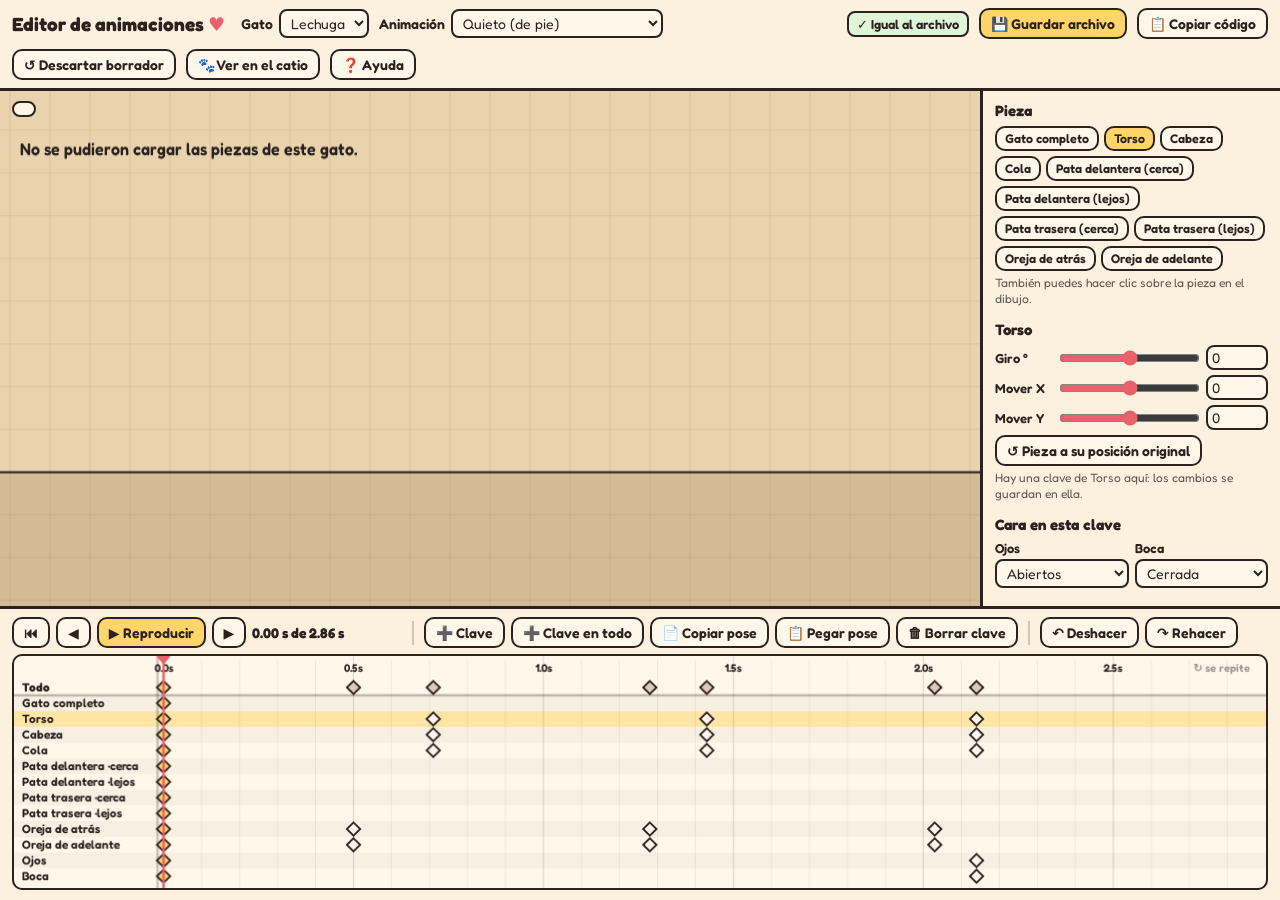
==== editor.html @ 2a14e4d7 "initial" ====
<!DOCTYPE html>
<html lang="es">
<head>
<meta charset="UTF-8">
<meta name="viewport" content="width=device-width, initial-scale=1.0">
<title>Amour House · Editor de animaciones</title>
<link rel="preconnect" href="https://fonts.googleapis.com">
<link href="https://fonts.googleapis.com/css2?family=Fredoka:wght@400;500;600;700&display=swap" rel="stylesheet">
<style>
  :root{ --ink:#2b211e; --paper:#fbf1de; --paper2:#fff8ea; --gold:#ffd56b; --red:#e8616b; --bg:#e9d3ae; }
  *{box-sizing:border-box;margin:0;padding:0}
  html,body{height:100%;font-family:'Fredoka',system-ui,sans-serif;color:var(--ink);background:var(--bg);overflow:hidden;-webkit-user-select:none;user-select:none}
  body{display:grid;grid-template-rows:auto 1fr auto;height:100vh}
  button,select,input{font-family:inherit;font-size:14px;color:var(--ink)}
  button{background:var(--paper2);border:2.5px solid var(--ink);border-radius:10px;padding:5px 10px;cursor:pointer;font-weight:600;white-space:nowrap}
  button:hover{background:#fff}
  button:active{transform:translateY(1px)}
  button.prim{background:var(--gold)}
  select,input[type=number]{background:var(--paper2);border:2px solid var(--ink);border-radius:8px;padding:3px 6px}

  header{display:flex;align-items:center;gap:10px;padding:8px 12px;background:var(--paper);border-bottom:3px solid var(--ink);flex-wrap:wrap}
  header h1{font-size:19px;margin-right:6px}
  header h1 span{color:var(--red)}
  header label{font-size:14px;font-weight:600;display:flex;align-items:center;gap:6px}
  #estado{font-size:13px;font-weight:600;padding:3px 8px;border-radius:8px;border:2px solid var(--ink);background:#fff}
  #estado.sucio{background:#ffe0e0}
  #estado.ok{background:#dff5d8}
  .grow{flex:1}

  main{display:grid;grid-template-columns:1fr 300px;min-height:0}
  #vista{position:relative;min-height:0;overflow:hidden}
  #cv{display:block;width:100%;height:100%;cursor:grab}
  #cv.arrastrando{cursor:grabbing}
  #info{position:absolute;left:12px;top:10px;background:rgba(255,248,234,.92);border:2px solid var(--ink);border-radius:10px;padding:6px 10px;font-size:13px;line-height:1.35;max-width:360px;pointer-events:none}
  #info b{font-weight:700}

  aside{background:var(--paper);border-left:3px solid var(--ink);overflow:auto;padding:10px 12px}
  aside section{margin-bottom:14px}
  aside h3{font-size:15px;margin-bottom:6px}
  #listaPiezas{display:flex;flex-wrap:wrap;gap:5px}
  #listaPiezas button{font-size:12.5px;padding:3px 8px;border-width:2px}
  #listaPiezas button.sel{background:var(--gold)}
  .fila{display:grid;grid-template-columns:58px 1fr 62px;align-items:center;gap:6px;margin:5px 0;font-size:13px;font-weight:600}
  .fila input[type=range]{width:100%;accent-color:#e8616b}
  .fila input[type=number]{width:62px;padding:2px 4px}
  .fila.oculta{display:none}
  .nota{font-size:12px;opacity:.75;line-height:1.3;margin-top:4px}
  .chk{display:flex;align-items:center;gap:6px;font-size:13px;font-weight:600;margin:4px 0}
  .dos{display:grid;grid-template-columns:1fr 1fr;gap:6px}
  .dos label{font-size:13px;font-weight:600;display:flex;flex-direction:column;gap:3px}

  footer{background:var(--paper);border-top:3px solid var(--ink);padding:8px 12px 10px}
  .barra{display:flex;align-items:center;gap:6px;margin-bottom:6px;flex-wrap:wrap}
  .barra .sep{width:2px;height:24px;background:var(--ink);opacity:.2;margin:0 4px}
  #tiempo{font-weight:700;font-size:14px;min-width:150px}
  #tl{display:block;width:100%;height:236px;background:var(--paper2);border:2.5px solid var(--ink);border-radius:10px;cursor:pointer}

  #ayuda{position:fixed;inset:0;background:rgba(43,33,30,.45);display:flex;align-items:center;justify-content:center;z-index:10}
  #ayuda[hidden]{display:none}
  #ayuda .caja{background:var(--paper);border:3px solid var(--ink);border-radius:16px;box-shadow:5px 5px 0 var(--ink);padding:18px 22px;max-width:640px;max-height:85vh;overflow:auto;font-size:14.5px;line-height:1.45}
  #ayuda h2{margin-bottom:8px}
  #ayuda h4{margin:12px 0 4px}
  #ayuda kbd{background:#fff;border:1.5px solid var(--ink);border-radius:5px;padding:0 5px;font-size:12.5px}
  #ayuda ul{padding-left:20px}
  #toast{position:fixed;left:50%;bottom:130px;transform:translateX(-50%);background:var(--ink);color:#fff;padding:8px 14px;border-radius:10px;font-weight:600;font-size:14px;opacity:0;transition:opacity .25s;pointer-events:none;z-index:11}
  #toast.on{opacity:1}
</style>
</head>
<body>

<header>
  <h1>Editor de animaciones <span>♥</span></h1>
  <label>Gato <select id="selGato"></select></label>
  <label>Animación <select id="selAnim"></select></label>
  <span class="grow"></span>
  <span id="estado">✓ Sin cambios</span>
  <button id="btnGuardar" class="prim" title="Guarda js/animaciones.js (lo que usa el catio)">💾 Guardar archivo</button>
  <button id="btnCopiar" title="Copia el contenido de animaciones.js">📋 Copiar código</button>
  <button id="btnDescartar" title="Borra el borrador y vuelve a lo que dice js/animaciones.js">↺ Descartar borrador</button>
  <button id="btnCatio" title="Abre el catio en otra pestaña (usa el borrador en vivo)">🐾 Ver en el catio</button>
  <button id="btnAyuda">❓ Ayuda</button>
</header>

<main>
  <div id="vista">
    <canvas id="cv"></canvas>
    <div id="info"></div>
  </div>
  <aside>
    <section>
      <h3>Pieza</h3>
      <div id="listaPiezas"></div>
      <p class="nota">También puedes hacer clic sobre la pieza en el dibujo.</p>
    </section>
    <section>
      <h3 id="tituloPieza">Torso</h3>
      <div class="fila" id="fRot"><span>Giro °</span><input type="range" id="rRot" min="-180" max="180" step="0.5"><input type="number" id="nRot" step="0.5"></div>
      <div class="fila" id="fX"><span>Mover X</span><input type="range" id="rX" min="-40" max="40" step="0.1"><input type="number" id="nX" step="0.1"></div>
      <div class="fila" id="fY"><span>Mover Y</span><input type="range" id="rY" min="-40" max="40" step="0.1"><input type="number" id="nY" step="0.1"></div>
      <div class="fila" id="fEsc"><span>Largo</span><input type="range" id="rEsc" min="0.4" max="1.6" step="0.01"><input type="number" id="nEsc" step="0.01"></div>
      <button id="btnResetPieza">↺ Pieza a su posición original</button>
      <p class="nota" id="notaClave"></p>
    </section>
    <section>
      <h3>Cara en esta clave</h3>
      <div class="dos">
        <label>Ojos <select id="selOjos"><option value="abiertos">Abiertos</option><option value="cerrados">Cerrados</option></select></label>
        <label>Boca <select id="selBoca"><option value="cerrada">Cerrada</option><option value="abierta">Abierta</option></select></label>
      </div>
    </section>
    <section>
      <h3>Animación</h3>
      <div class="dos">
        <label>Duración (s) <input type="number" id="nDur" min="0.1" max="20" step="0.05"></label>
        <label>&nbsp;<span class="chk"><input type="checkbox" id="chkLoop"> Se repite</span></label>
      </div>
      <p class="nota">Al cambiar la duración, las claves se estiran o encogen junto con ella.</p>
    </section>
    <section>
      <h3>Ver</h3>
      <label class="chk"><input type="checkbox" id="chkCebolla" checked> Papel cebolla (clave anterior y siguiente)</label>
      <label class="chk"><input type="checkbox" id="chkPuntos" checked> Puntos de unión</label>
      <label class="chk"><input type="checkbox" id="chkVoltear"> Mirar a la izquierda</label>
      <div class="dos" style="margin-top:6px">
        <label>Velocidad <select id="selVel"><option value="0.25">0.25×</option><option value="0.5">0.5×</option><option value="1" selected>1×</option><option value="2">2×</option></select></label>
        <label>Zoom <input type="range" id="rZoom" min="1" max="12" step="0.1"></label>
      </div>
    </section>
  </aside>
</main>

<footer>
  <div class="barra">
    <button id="btnInicio" title="Ir al inicio">⏮</button>
    <button id="btnAnt" title="Clave anterior (←)">◀</button>
    <button id="btnPlay" class="prim" title="Reproducir / pausar (Espacio)">▶ Reproducir</button>
    <button id="btnSig" title="Clave siguiente (→)">▶</button>
    <span id="tiempo">0.00 s</span>
    <span class="sep"></span>
    <button id="btnClave" title="Agregar clave a la pieza elegida (K)">➕ Clave</button>
    <button id="btnClaveTodo" title="Agregar clave a todas las piezas (Shift+K)">➕ Clave en todo</button>
    <button id="btnCopiarPose" title="Copiar la pose actual (C)">📄 Copiar pose</button>
    <button id="btnPegarPose" title="Pegar la pose copiada aquí (V)">📋 Pegar pose</button>
    <button id="btnBorrarClave" title="Borrar la clave de la pieza elegida aquí (Supr)">🗑 Borrar clave</button>
    <span class="sep"></span>
    <button id="btnDeshacer" title="Deshacer (Ctrl+Z)">↶ Deshacer</button>
    <button id="btnRehacer" title="Rehacer (Ctrl+Y)">↷ Rehacer</button>
  </div>
  <canvas id="tl"></canvas>
</footer>

<div id="ayuda" hidden>
  <div class="caja">
    <h2>Cómo animar</h2>
    <p>Cada animación es una lista de <b>poses clave</b> en el tiempo (los rombos de abajo). Entre una clave y otra, el movimiento se calcula solo.</p>
    <h4>Mover las piezas</h4>
    <ul>
      <li><b>Clic y arrastrar</b> una pieza: la <b>gira</b> desde su punto de unión (punto rojo).</li>
      <li><b>Torso:</b> arrastrar lo <b>mueve</b> (solo el torso); con <kbd>Shift</kbd> lo gira.</li>
      <li><b>Gato completo:</b> la <b>mira</b> en el suelo bajo el gato. Arrastrarla mueve <b>todo</b> el gato; con <kbd>Shift</kbd> lo gira entero. En el catio no se ve.</li>
      <li><b>Cabeza:</b> arrastrar la gira; con <kbd>Shift</kbd> la mueve.</li>
      <li><b>Patas:</b> arrastrar las gira; con <kbd>Shift</kbd> las estira o encoge.</li>
      <li>También puedes usar los controles de la derecha para valores exactos.</li>
    </ul>
    <h4>Claves y tiempo</h4>
    <ul>
      <li>Cada pieza tiene <b>su propia fila</b> de claves. Al mover una pieza solo se crea o cambia la clave <b>de esa pieza</b>.</li>
      <li>Clic en el nombre de una fila para elegir esa pieza; clic dentro de la fila para ir a ese momento.</li>
      <li><b>Arrastra un rombo</b> para cambiar cuándo pasa esa clave (solo esa pieza).</li>
      <li>La fila <b>Todo</b> junta las claves de todas las piezas: arrastrar uno de sus rombos mueve todas las claves de ese momento, y <b>➕ Clave en todo</b> crea una clave en cada pieza.</li>
      <li>Para que una animación que se repite quede pareja, la primera y la última clave deben ser parecidas: usa <b>Copiar pose</b> y <b>Pegar pose</b> (pegar pone claves en todas las piezas).</li>
      <li>Atajos: <kbd>Espacio</kbd> reproducir, <kbd>←</kbd>/<kbd>→</kbd> clave anterior/siguiente de la fila elegida, <kbd>K</kbd> clave en la pieza, <kbd>Shift+K</kbd> clave en todo, <kbd>C</kbd>/<kbd>V</kbd> copiar/pegar pose, <kbd>Supr</kbd> borrar clave, <kbd>Ctrl+Z</kbd>/<kbd>Ctrl+Y</kbd> deshacer/rehacer, <kbd>Ctrl+S</kbd> guardar.</li>
    </ul>
    <h4>Guardar</h4>
    <ul>
      <li>Todo lo que haces se guarda solo como <b>borrador</b> en este computador. Si tienes el catio abierto en otra pestaña, se actualiza <b>en vivo</b>.</li>
      <li><b>💾 Guardar archivo</b> escribe <code>js/animaciones.js</code>. La primera vez te pide dónde: elige la carpeta <b>AmourHouse → js → animaciones.js</b> y reemplázalo. Ese archivo es el que se sube con la página.</li>
      <li>Si tu navegador no permite elegir dónde guardar, se descarga el archivo: muévelo a <code>AmourHouse/js/</code> reemplazando el anterior.</li>
      <li><b>↺ Descartar borrador</b> vuelve a lo que dice el archivo.</li>
    </ul>
    <h4>Qué animación usa el gato en el catio</h4>
    <p>Caminar al pasear, Correr al perseguir o jugar, Comer en los platos, Dormir y Echado en sus siestas, Sentado al descansar, Feliz cuando lo acarician, Maullar al hablar, Agacharse antes de saltar, Saltar en el aire, Brinco al asustarse, Manotazo con la pelota, Estirarse y Acicalarse de vez en cuando.</p>
    <p style="margin-top:12px;text-align:right"><button id="btnCerrarAyuda" class="prim">Entendido</button></p>
  </div>
</div>
<div id="toast"></div>

<script src="js/partes-gatos.js"></script>
<script src="js/animaciones.js"></script>
<script src="js/rig.js"></script>
<script>
'use strict';
/* =========================================================
   EDITOR DE ANIMACIONES
   Usa las mismas piezas (js/partes-gatos.js) y el mismo dibujo
   (js/rig.js) que el catio, así que lo que ves aquí es lo que
   se ve en el juego. Cada pieza tiene su propia pista de claves.
   ========================================================= */
const CLAVE_BORRADOR = 'amourhouse_animaciones_borrador';
const $ = id => document.getElementById(id);
const clonar = o => JSON.parse(JSON.stringify(o));
const r1 = v => Math.round(v*10)/10, r2 = v => Math.round(v*100)/100;
const ORDEN_CLIC = ['cabeza','orejaB','orejaA','pataDC','pataTC','cuerpo','pataTL','pataDL','cola'];
const FILAS = [['todo','Todo']].concat(PIEZAS_ANIM, [['ojos','Ojos'], ['boca','Boca']]);
const NOMBRE = Object.fromEntries(FILAS);
const EPS = .004;

/* ---------- estado ---------- */
let A = null, desdeBorrador = false;
try{ const txt = localStorage.getItem(CLAVE_BORRADOR); if(txt){ A = JSON.parse(txt); desdeBorrador = true; } }catch(e){}
if(!A) A = clonar(typeof ANIMACIONES !== 'undefined' ? ANIMACIONES : {});
function prepararDatos(){
  normalizarTodas(A);
  for(const [k] of ANIM_INFO){
    if(!A[k]) A[k] = { duracion:1, loop:true, pistas:{} };
    for(const p of PISTAS) if(!A[k].pistas[p]) A[k].pistas[p] = [];
  }
}
prepararDatos();

let cur = 'quieto', t = 0, playing = false, sel = 'cuerpo', vel = 1, zoom = 4;
let cebolla = true, puntos = true, voltear = false;
let sp = null, ultimo = null;
let undoPila = [], redoPila = [], poseCopiada = null, sucio = false;

const anim = () => A[cur];
const pista = k => anim().pistas[k];
const cv = $('cv'), g = cv.getContext('2d'), tl = $('tl'), gt = tl.getContext('2d');
let DPR = 1, VW = 0, VH = 0, TW = 0, TH = 0;

/* ---------- claves ---------- */
const pistasDe = k => k === 'todo' ? PISTAS : [k];
function claveEn(k, tt){ const ks = pista(k); for(let i=0;i<ks.length;i++) if(Math.abs(ks[i].t - tt) < EPS) return i; return -1; }
function hayClaveEn(fila, tt){ return pistasDe(fila).some(k => claveEn(k, tt) >= 0); }
function tiemposDe(fila){
  const out = [];
  for(const k of pistasDe(fila)) for(const c of pista(k)) if(!out.some(x => Math.abs(x - c.t) < EPS)) out.push(c.t);
  return out.sort((a,b) => a - b);
}
function poseAhora(){ return muestrear(anim(), t); }
function valorAhora(k){ const p = poseAhora()[k]; return typeof p === 'object' ? Object.assign({}, p) : p; }
function ordenar(k){ pista(k).sort((a,b) => a.t - b.t); }
// Devuelve la clave de la pieza k en el tiempo actual (la crea si no existe)
function asegurarClave(k){
  let i = claveEn(k, t);
  if(i < 0){ const c = { t:r2(t), v:valorAhora(k) }; pista(k).push(c); ordenar(k); i = pista(k).indexOf(c); }
  return pista(k)[i];
}
function guardarDeshacer(){ undoPila.push(JSON.stringify(A)); if(undoPila.length > 100) undoPila.shift(); redoPila = []; }
function deshacer(){ if(!undoPila.length) return; redoPila.push(JSON.stringify(A)); A = JSON.parse(undoPila.pop()); cambio(); aviso('Deshecho'); }
function rehacer(){ if(!redoPila.length) return; undoPila.push(JSON.stringify(A)); A = JSON.parse(redoPila.pop()); cambio(); aviso('Rehecho'); }

function cambio(){
  sucio = true;
  try{ localStorage.setItem(CLAVE_BORRADOR, JSON.stringify(A)); }catch(e){}
  if(t > anim().duracion) t = anim().duracion;
  actualizarPanel();
}
function estado(){
  const e = $('estado');
  if(sucio){ e.textContent = '● Cambios sin guardar en el archivo'; e.className = 'sucio'; }
  else if(desdeBorrador){ e.textContent = '✏️ Borrador cargado (sin guardar en el archivo)'; e.className = 'sucio'; }
  else { e.textContent = '✓ Igual al archivo'; e.className = 'ok'; }
}
let toastT = 0;
function aviso(txt){ const el = $('toast'); el.textContent = txt; el.classList.add('on'); clearTimeout(toastT); toastT = setTimeout(() => el.classList.remove('on'), 1600); }

/* ---------- panel ---------- */
function llenarSelects(){
  const sg = $('selGato'); sg.innerHTML = '';
  for(const n of Object.keys(PIEZAS_GATOS)) sg.add(new Option(n, n));
  const sa = $('selAnim'); sa.innerHTML = '';
  for(const [k, nom] of ANIM_INFO) sa.add(new Option(nom, k));
  sa.value = cur;
  const lp = $('listaPiezas'); lp.innerHTML = '';
  for(const [k, nom] of PIEZAS_ANIM){ const b = document.createElement('button'); b.textContent = nom; b.dataset.k = k; b.onclick = () => { sel = k; actualizarPanel(); }; lp.appendChild(b); }
}
const esPieza = k => PIEZAS_ANIM.some(p => p[0] === k);
function actualizarPanel(){
  document.querySelectorAll('#listaPiezas button').forEach(b => b.classList.toggle('sel', b.dataset.k === sel));
  $('tituloPieza').textContent = NOMBRE[sel];
  const pieza = esPieza(sel);
  const tieneXY = ['raiz','cuerpo','cabeza'].includes(sel), esPata = sel.startsWith('pata');
  $('fRot').classList.toggle('oculta', !pieza);
  $('fX').classList.toggle('oculta', !tieneXY); $('fY').classList.toggle('oculta', !tieneXY); $('fEsc').classList.toggle('oculta', !esPata);
  $('btnResetPieza').style.display = pieza ? '' : 'none';
  const p = poseAhora();
  const pon = (r, n, val) => { if(document.activeElement !== $(n)) $(n).value = val; $(r).value = val; };
  if(pieza){
    const v = p[sel];
    pon('rRot', 'nRot', r1(v.rot));
    if(tieneXY){ pon('rX', 'nX', r1(v.x)); pon('rY', 'nY', r1(v.y)); }
    if(esPata) pon('rEsc', 'nEsc', r2(v.esc));
  }
  $('selOjos').value = p.ojos; $('selBoca').value = p.boca;
  if(document.activeElement !== $('nDur')) $('nDur').value = anim().duracion;
  $('chkLoop').checked = !!anim().loop;
  const enClave = hayClaveEn(sel, t);
  $('notaClave').textContent = sel === 'todo'
    ? 'Fila "Todo": elige una pieza para moverla. Aquí puedes crear o borrar claves de todas las piezas a la vez.'
    : enClave ? `Hay una clave de ${NOMBRE[sel]} aquí: los cambios se guardan en ella.`
              : `No hay clave de ${NOMBRE[sel]} aquí: al cambiarla se crea una (solo para esta pieza).`;
  $('btnBorrarClave').disabled = !enClave;
  $('btnPlay').textContent = playing ? '⏸ Pausa' : '▶ Reproducir';
  estado();
}
function cambiarValor(campo, val){
  if(!esPieza(sel)) return;
  guardarDeshacer();
  const c = asegurarClave(sel);
  c.v = Object.assign({}, poseBase()[sel], c.v); c.v[campo] = val;
  cambio();
}
function enlazar(r, n, campo, redondeo){
  const f = el => { const v = parseFloat(el.value); if(!isNaN(v)) cambiarValor(campo, redondeo(v)); };
  $(r).addEventListener('input', e => f(e.target));
  $(n).addEventListener('change', e => f(e.target));
}
enlazar('rRot', 'nRot', 'rot', r1); enlazar('rX', 'nX', 'x', r1); enlazar('rY', 'nY', 'y', r1); enlazar('rEsc', 'nEsc', 'esc', r2);
$('btnResetPieza').onclick = () => { if(!esPieza(sel)) return; guardarDeshacer(); asegurarClave(sel).v = clonar(poseBase()[sel]); cambio(); };
const cara = (k, val) => { guardarDeshacer(); asegurarClave(k).v = val; cambio(); };
$('selOjos').onchange = e => cara('ojos', e.target.value);
$('selBoca').onchange = e => cara('boca', e.target.value);
$('nDur').onchange = e => {
  const nd = Math.max(.1, parseFloat(e.target.value) || 1), f = nd/anim().duracion;
  guardarDeshacer();
  for(const k of PISTAS) pista(k).forEach(c => c.t = r2(c.t*f));
  anim().duracion = r2(nd); t *= f; cambio();
};
$('chkLoop').onchange = e => { guardarDeshacer(); anim().loop = e.target.checked; cambio(); };
$('selAnim').onchange = e => { cur = e.target.value; t = 0; playing = false; actualizarPanel(); };
$('selGato').onchange = e => cargarGato(e.target.value);
$('chkCebolla').onchange = e => cebolla = e.target.checked;
$('chkPuntos').onchange = e => puntos = e.target.checked;
$('chkVoltear').onchange = e => voltear = e.target.checked;
$('selVel').onchange = e => vel = parseFloat(e.target.value);
$('rZoom').oninput = e => zoom = parseFloat(e.target.value);

/* ---------- reproducción y botones de claves ---------- */
function irA(tt){ t = Math.max(0, Math.min(anim().duracion, tt)); actualizarPanel(); }
$('btnPlay').onclick = () => { playing = !playing; if(playing && !anim().loop && t >= anim().duracion) t = 0; actualizarPanel(); };
$('btnInicio').onclick = () => { playing = false; irA(0); };
function claveVecina(dir){
  playing = false;
  const ts = tiemposDe(sel); if(!ts.length) return;
  if(dir > 0){ const x = ts.find(x => x > t + EPS); irA(x !== undefined ? x : ts[0]); }
  else { const x = [...ts].reverse().find(x => x < t - EPS); irA(x !== undefined ? x : ts[ts.length-1]); }
}
$('btnAnt').onclick = () => claveVecina(-1);
$('btnSig').onclick = () => claveVecina(1);
function agregarClave(fila){
  const ks = pistasDe(fila).filter(k => claveEn(k, t) < 0);
  if(!ks.length){ aviso('Ya hay clave aquí'); return; }
  guardarDeshacer(); ks.forEach(asegurarClave); cambio();
  aviso(fila === 'todo' ? 'Clave agregada en todas las piezas' : 'Clave agregada: ' + NOMBRE[fila]);
}
$('btnClave').onclick = () => agregarClave(sel);
$('btnClaveTodo').onclick = () => agregarClave('todo');
$('btnCopiarPose').onclick = () => { poseCopiada = clonar(poseAhora()); aviso('Pose copiada'); };
$('btnPegarPose').onclick = () => {
  if(!poseCopiada){ aviso('Primero copia una pose'); return; }
  guardarDeshacer();
  for(const k of PISTAS) asegurarClave(k).v = clonar(poseCopiada[k]);
  cambio(); aviso('Pose pegada en todas las piezas');
};
$('btnBorrarClave').onclick = borrarClave;
function borrarClave(){
  const ks = pistasDe(sel).filter(k => claveEn(k, t) >= 0);
  if(!ks.length) return;
  guardarDeshacer(); ks.forEach(k => pista(k).splice(claveEn(k, t), 1)); cambio();
  aviso(sel === 'todo' ? 'Claves borradas en todas las piezas' : 'Clave borrada: ' + NOMBRE[sel]);
}
$('btnDeshacer').onclick = deshacer; $('btnRehacer').onclick = rehacer;

/* ---------- guardar ---------- */
function textoArchivo(){
  const L = ["'use strict';", '/* =========================================================', '   ANIMACIONES DE LOS GATOS',
    '   Este archivo lo genera el editor (editor.html → "Guardar archivo").',
    '   Cada animación: duracion (segundos), loop (se repite o no) y',
    '   pistas: una por pieza, con sus claves { t: segundos, v: valor }.',
    '   Giros en grados. "raiz" es el gato completo.',
    '   ========================================================= */', 'const ANIMACIONES = {'];
  const nombres = Object.keys(A);
  nombres.forEach((n, ni) => {
    const a = A[n];
    L.push(`  ${JSON.stringify(n)}: { "duracion": ${a.duracion}, "loop": ${!!a.loop}, "pistas": {`);
    const ps = PISTAS.filter(k => a.pistas[k] && a.pistas[k].length);
    ps.forEach((k, i) => L.push(`    ${JSON.stringify(k)}: ${JSON.stringify(a.pistas[k])}${i < ps.length-1 ? ',' : ''}`));
    L.push(`  }}${ni < nombres.length-1 ? ',' : ''}`);
  });
  L.push('};');
  return L.join('\n') + '\n';
}
let archivo = null;
$('btnGuardar').onclick = async () => {
  const txt = textoArchivo();
  if(window.showSaveFilePicker){
    try{
      if(!archivo) archivo = await window.showSaveFilePicker({ suggestedName:'animaciones.js', types:[{ description:'JavaScript', accept:{ 'text/javascript':['.js'] } }] });
      const w = await archivo.createWritable(); await w.write(txt); await w.close();
      sucio = false; desdeBorrador = false; estado(); aviso('Guardado en ' + archivo.name + ' ✓');
      return;
    }catch(e){ if(e.name === 'AbortError') return; archivo = null; }
  }
  const a = document.createElement('a');
  a.href = URL.createObjectURL(new Blob([txt], { type:'text/javascript' })); a.download = 'animaciones.js'; a.click();
  sucio = false; desdeBorrador = false; estado();
  aviso('Descargado: muévelo a AmourHouse/js/ reemplazando el anterior');
};
$('btnCopiar').onclick = async () => {
  try{ await navigator.clipboard.writeText(textoArchivo()); aviso('Código copiado'); }
  catch(e){ aviso('No se pudo copiar'); }
};
$('btnDescartar').onclick = () => {
  if(!confirm('¿Descartar el borrador y volver a lo que dice js/animaciones.js?\n(Si guardaste el archivo hace poco, recarga la página después.)')) return;
  localStorage.removeItem(CLAVE_BORRADOR);
  A = clonar(typeof ANIMACIONES !== 'undefined' ? ANIMACIONES : {}); prepararDatos();
  undoPila = []; redoPila = []; sucio = false; desdeBorrador = false; t = 0; actualizarPanel(); aviso('Borrador descartado');
};
$('btnCatio').onclick = () => window.open('main.html', '_blank');
$('btnAyuda').onclick = () => $('ayuda').hidden = false;
$('btnCerrarAyuda').onclick = () => $('ayuda').hidden = true;
$('ayuda').onclick = e => { if(e.target.id === 'ayuda') $('ayuda').hidden = true; };

/* ---------- vista del gato ---------- */
function origen(){ return [VW*.5, VH*.74]; }
function aLocal(mx, my){ const [ox, oy] = origen(); return [(mx - ox)/(zoom*(voltear ? -1 : 1)), (my - oy)/zoom]; }

function dibujarMira(p, activa){
  const r = 9/zoom;
  g.save(); g.translate(p[0], p[1]);
  g.lineWidth = 2/zoom; g.strokeStyle = activa ? '#e8616b' : 'rgba(43,33,30,.55)'; g.fillStyle = activa ? 'rgba(255,213,107,.85)' : 'rgba(255,255,255,.6)';
  g.beginPath(); g.ellipse(0, 0, r*1.6, r*.7, 0, 0, Math.PI*2); g.fill(); g.stroke();
  g.beginPath(); g.moveTo(-r*2.2, 0); g.lineTo(r*2.2, 0); g.moveTo(0, -r*1.3); g.lineTo(0, r*1.3); g.stroke();
  g.restore();
}
function dibujarVista(){
  g.setTransform(DPR, 0, 0, DPR, 0, 0);
  g.clearRect(0, 0, VW, VH);
  const [ox, oy] = origen();
  g.save(); g.translate(ox, oy);
  g.strokeStyle = 'rgba(43,33,30,.08)'; g.lineWidth = 1;
  const paso = 10*zoom;
  for(let x = -Math.ceil(ox/paso)*paso; x < VW - ox; x += paso){ g.beginPath(); g.moveTo(x, -oy); g.lineTo(x, VH - oy); g.stroke(); }
  for(let y = -Math.ceil(oy/paso)*paso; y < VH - oy; y += paso){ g.beginPath(); g.moveTo(-ox, y); g.lineTo(VW - ox, y); g.stroke(); }
  g.fillStyle = 'rgba(120,80,40,.18)'; g.fillRect(-ox, 0, VW, VH - oy);
  g.strokeStyle = '#2b211e'; g.lineWidth = 2; g.beginPath(); g.moveTo(-ox, 0); g.lineTo(VW - ox, 0); g.stroke();
  g.restore();
  if(!sp || !sp.ready){ g.fillStyle = '#2b211e'; g.font = '600 16px Fredoka, sans-serif'; g.fillText(sp && sp.failed ? 'No se pudieron cargar las piezas de este gato.' : 'Cargando piezas…', 20, 60); return; }

  g.save(); g.translate(ox, oy); g.scale(zoom*(voltear ? -1 : 1), zoom);
  if(cebolla && !playing){
    const ts = tiemposDe(sel === 'todo' || !esPieza(sel) ? 'todo' : sel);
    const ant = [...ts].reverse().find(x => x < t - EPS), sig = ts.find(x => x > t + EPS);
    if(ant !== undefined) rigDibujar(g, sp, muestrear(anim(), ant), { alpha:.22 });
    if(sig !== undefined) rigDibujar(g, sp, muestrear(anim(), sig), { alpha:.22 });
  }
  ultimo = rigDibujar(g, sp, poseAhora(), { puntos, radioPunto: 3/zoom*1.2 });
  dibujarMira(ultimo.piv.raiz, sel === 'raiz');
  const m = ultimo.M[sel];
  if(m){
    g.save(); g.transform(m.m.a, m.m.b, m.m.c, m.m.d, m.m.e, m.m.f);
    const esc = Math.hypot(m.m.a, m.m.b)*zoom;
    g.setLineDash([6/esc, 4/esc]); g.strokeStyle = '#e8616b'; g.lineWidth = 2/esc; g.strokeRect(0, 0, m.w, m.h);
    g.restore();
    const p = ultimo.piv[sel];
    if(p){ g.fillStyle = '#ffd56b'; g.strokeStyle = '#2b211e'; g.lineWidth = 1.5/zoom; g.beginPath(); g.arc(p[0], p[1], 5/zoom, 0, Math.PI*2); g.fill(); g.stroke(); }
  }
  if(sel === 'raiz'){ const p = ultimo.piv.raizCentro; g.fillStyle = '#ffd56b'; g.strokeStyle = '#2b211e'; g.lineWidth = 1.5/zoom; g.beginPath(); g.arc(p[0], p[1], 5/zoom, 0, Math.PI*2); g.fill(); g.stroke(); }
  g.restore();

  const ayudaDrag = {
    raiz:'arrastra la <b>mira</b> para mover <b>todo el gato</b> · Shift + arrastrar para girarlo entero',
    cuerpo:'arrastra para <b>mover</b> solo el torso · Shift + arrastrar para <b>girar</b>',
    cabeza:'arrastra para <b>girar</b> · Shift + arrastrar para <b>mover</b>',
    todo:'elige una pieza haciendo clic sobre ella o en su fila de abajo', ojos:'cambia los ojos en el panel de la derecha', boca:'cambia la boca en el panel de la derecha'
  };
  const txt = ayudaDrag[sel] || (sel.startsWith('pata') ? 'arrastra para <b>girar</b> · Shift + arrastrar para <b>estirar</b>' : 'arrastra para <b>girar</b>');
  $('info').innerHTML = `<b>${NOMBRE[sel]}</b>: ${txt}`;
}

/* clic y arrastre sobre el gato */
let drag = null;
function piezaEn(mx, my){
  if(!ultimo) return null;
  const [lx, ly] = aLocal(mx, my);
  const pr = ultimo.piv.raiz;
  if(Math.abs(lx - pr[0])*zoom < 20 && Math.abs(ly - pr[1])*zoom < 12) return 'raiz';
  for(const k of ORDEN_CLIC){
    const m = ultimo.M[k]; if(!m) continue;
    const p = m.m.inverse().transformPoint(new DOMPoint(lx, ly));
    // área de clic ovalada dentro de la imagen (sigue mejor la forma de la pieza)
    const ex = (p.x - m.w/2)/(m.w/2), ey = (p.y - m.h/2)/(m.h/2);
    if(ex*ex + ey*ey <= 1) return k;
  }
  return null;
}
cv.addEventListener('pointerdown', e => {
  const r = cv.getBoundingClientRect(), mx = e.clientX - r.left, my = e.clientY - r.top;
  const k = piezaEn(mx, my);
  if(!k) return;
  sel = k; playing = false;
  guardarDeshacer();
  const clave = asegurarClave(k);
  clave.v = Object.assign({}, poseBase()[k], clave.v);
  dibujarVista();
  let modo = 'rot';
  if(k === 'cuerpo' || k === 'raiz') modo = e.shiftKey ? 'rot' : 'mover';
  else if(k === 'cabeza') modo = e.shiftKey ? 'mover' : 'rot';
  else if(k.startsWith('pata') && e.shiftKey) modo = 'esc';
  const piv = k === 'raiz' ? ultimo.piv.raizCentro : ultimo.piv[k];
  drag = { modo, k, clave, inicio:aLocal(mx, my), piv:piv.slice(), val:clonar(clave.v), rotRaiz: poseAhora().raiz.rot };
  cv.setPointerCapture(e.pointerId); cv.classList.add('arrastrando');
  actualizarPanel();
});
cv.addEventListener('pointermove', e => {
  const r = cv.getBoundingClientRect(), mx = e.clientX - r.left, my = e.clientY - r.top;
  if(!drag){ cv.style.cursor = piezaEn(mx, my) ? 'pointer' : 'default'; return; }
  const [lx, ly] = aLocal(mx, my), d = drag, v = d.clave.v;
  if(d.modo === 'mover'){
    let dx = lx - d.inicio[0], dy = ly - d.inicio[1];
    if(d.k !== 'raiz' && d.rotRaiz){ const a = -d.rotRaiz*RAD, c = Math.cos(a), s = Math.sin(a); [dx, dy] = [dx*c - dy*s, dx*s + dy*c]; }
    v.x = r1(d.val.x + dx); v.y = r1(d.val.y + dy);
  } else if(d.modo === 'rot'){
    const a0 = Math.atan2(d.inicio[1] - d.piv[1], d.inicio[0] - d.piv[0]), a1 = Math.atan2(ly - d.piv[1], lx - d.piv[0]);
    let da = (a1 - a0)/RAD; while(da > 180) da -= 360; while(da < -180) da += 360;
    v.rot = Math.round((d.val.rot + da)*2)/2;
  } else if(d.modo === 'esc'){
    const d0 = Math.hypot(d.inicio[0] - d.piv[0], d.inicio[1] - d.piv[1]) || 1, d1 = Math.hypot(lx - d.piv[0], ly - d.piv[1]);
    v.esc = r2(Math.max(.4, Math.min(1.6, d.val.esc*d1/d0)));
  }
  actualizarPanel();
});
const soltar = () => { if(!drag) return; drag = null; cv.classList.remove('arrastrando'); cambio(); };
cv.addEventListener('pointerup', soltar);
cv.addEventListener('pointercancel', soltar);
cv.addEventListener('wheel', e => { e.preventDefault(); zoom = Math.max(1, Math.min(12, zoom*(e.deltaY < 0 ? 1.1 : 1/1.1))); $('rZoom').value = zoom; }, { passive:false });

/* ---------- línea de tiempo (una fila por pieza) ---------- */
const TL_ETQ = 150, TL_DER = 16, TL_REGLA = 24;
const filaAlto = () => (TH - TL_REGLA - 4)/FILAS.length;
const filaY = i => TL_REGLA + i*filaAlto() + filaAlto()/2;
const xDeT = tt => TL_ETQ + tt/anim().duracion*(TW - TL_ETQ - TL_DER);
const tDeX = x => Math.max(0, Math.min(anim().duracion, (x - TL_ETQ)/(TW - TL_ETQ - TL_DER)*anim().duracion));
function dibujarTL(){
  gt.setTransform(DPR, 0, 0, DPR, 0, 0); gt.clearRect(0, 0, TW, TH);
  const dur = anim().duracion, fh = filaAlto();
  // filas
  FILAS.forEach(([k, nom], i) => {
    const y = TL_REGLA + i*fh;
    if(k === sel){ gt.fillStyle = 'rgba(255,213,107,.55)'; gt.fillRect(0, y, TW, fh); }
    else if(i % 2){ gt.fillStyle = 'rgba(43,33,30,.035)'; gt.fillRect(0, y, TW, fh); }
    gt.fillStyle = '#2b211e'; gt.font = `${k === 'todo' ? 700 : 600} 12px Fredoka, sans-serif`; gt.textAlign = 'left'; gt.textBaseline = 'middle';
    gt.fillText(nom.replace(' (cerca)', ' ·cerca').replace(' (lejos)', ' ·lejos'), 8, y + fh/2);
    if(k === 'todo'){ gt.strokeStyle = 'rgba(43,33,30,.3)'; gt.beginPath(); gt.moveTo(0, y + fh); gt.lineTo(TW, y + fh); gt.stroke(); }
  });
  gt.strokeStyle = 'rgba(43,33,30,.25)'; gt.beginPath(); gt.moveTo(TL_ETQ - 6, 0); gt.lineTo(TL_ETQ - 6, TH); gt.stroke();
  // regla
  const paso = dur > 6 ? 1 : dur > 2.5 ? .5 : dur > 1 ? .25 : .1;
  gt.font = '600 11px Fredoka, sans-serif'; gt.textAlign = 'center'; gt.textBaseline = 'alphabetic';
  for(let s = 0; s <= dur + 1e-6; s += paso/5){
    const x = xDeT(s), mayor = Math.abs(s/paso - Math.round(s/paso)) < 1e-4;
    gt.strokeStyle = mayor ? 'rgba(43,33,30,.18)' : 'rgba(43,33,30,.07)'; gt.lineWidth = 1;
    gt.beginPath(); gt.moveTo(x, mayor ? 0 : 4); gt.lineTo(x, TH); gt.stroke();
    if(mayor){ gt.fillStyle = '#2b211e'; gt.fillText(s.toFixed(paso < .25 ? 1 : 2).replace(/0$/, '') + 's', x, 16); }
  }
  // rombos
  FILAS.forEach(([k], i) => {
    const y = filaY(i), s = Math.min(7, fh*.42);
    for(const tt of tiemposDe(k)){
      const x = xDeT(tt), aqui = Math.abs(tt - t) < EPS;
      gt.beginPath(); gt.moveTo(x, y - s); gt.lineTo(x + s, y); gt.lineTo(x, y + s); gt.lineTo(x - s, y); gt.closePath();
      gt.fillStyle = aqui ? '#ffd56b' : k === 'todo' ? '#d9cbb8' : '#fff8ea'; gt.fill();
      gt.strokeStyle = '#2b211e'; gt.lineWidth = 1.8; gt.stroke();
    }
  });
  if(anim().loop){ gt.fillStyle = 'rgba(43,33,30,.45)'; gt.textAlign = 'right'; gt.font = '600 11px Fredoka, sans-serif'; gt.fillText('↻ se repite', TW - TL_DER, 16); }
  // cabezal
  const x = xDeT(t);
  gt.strokeStyle = '#e8616b'; gt.lineWidth = 2.5; gt.beginPath(); gt.moveTo(x, 0); gt.lineTo(x, TH); gt.stroke();
  gt.fillStyle = '#e8616b'; gt.beginPath(); gt.moveTo(x - 7, 0); gt.lineTo(x + 7, 0); gt.lineTo(x, 9); gt.closePath(); gt.fill();
  $('tiempo').textContent = `${t.toFixed(2)} s de ${dur.toFixed(2)} s`;
}
let tlDrag = null;
function filaEn(y){ const i = Math.floor((y - TL_REGLA)/filaAlto()); return i >= 0 && i < FILAS.length ? i : -1; }
tl.addEventListener('pointerdown', e => {
  const r = tl.getBoundingClientRect(), x = e.clientX - r.left, y = e.clientY - r.top;
  playing = false;
  const i = filaEn(y);
  if(i >= 0) sel = FILAS[i][0];
  if(x < TL_ETQ - 6){ actualizarPanel(); return; }     // clic en el nombre: solo elige la fila
  if(i >= 0){
    const k = FILAS[i][0];
    const tt = tiemposDe(k).find(tt => Math.abs(xDeT(tt) - x) < 8);
    if(tt !== undefined){
      guardarDeshacer();
      const claves = pistasDe(k).map(p => pista(p).find(c => Math.abs(c.t - tt) < EPS)).filter(Boolean);
      tlDrag = { tipo:'clave', claves, t0:tt, movida:false }; t = tt;
      tl.setPointerCapture(e.pointerId); actualizarPanel(); return;
    }
  }
  tlDrag = { tipo:'tiempo' }; t = tDeX(x);
  tl.setPointerCapture(e.pointerId); actualizarPanel();
});
tl.addEventListener('pointermove', e => {
  const r = tl.getBoundingClientRect(), x = e.clientX - r.left, y = e.clientY - r.top;
  if(!tlDrag){ tl.style.cursor = x < TL_ETQ - 6 ? 'pointer' : 'col-resize'; return; }
  if(tlDrag.tipo === 'tiempo') t = tDeX(x);
  else { const nt = r2(tDeX(x)); tlDrag.claves.forEach(c => c.t = nt); tlDrag.movida = true; t = nt; }
  actualizarPanel();
});
tl.addEventListener('pointerup', () => {
  if(tlDrag && tlDrag.tipo === 'clave'){
    if(tlDrag.movida){
      for(const k of PISTAS){
        ordenar(k);
        const ks = pista(k);   // evitar dos claves de la misma pieza en el mismo momento
        for(let i=1;i<ks.length;i++) if(ks[i].t - ks[i-1].t < .01) ks[i].t = r2(ks[i-1].t + .01);
      }
      cambio();
    } else undoPila.pop();
  }
  tlDrag = null;
});

/* ---------- teclado ---------- */
window.addEventListener('keydown', e => {
  if(['INPUT','SELECT','TEXTAREA'].includes(document.activeElement.tagName) && e.key !== 'Escape') return;
  if(e.ctrlKey || e.metaKey){
    if(e.key === 'z' || e.key === 'Z'){ e.preventDefault(); e.shiftKey ? rehacer() : deshacer(); }
    if(e.key === 'y' || e.key === 'Y'){ e.preventDefault(); rehacer(); }
    if(e.key === 's' || e.key === 'S'){ e.preventDefault(); $('btnGuardar').click(); }
    return;
  }
  if(e.key === ' '){ e.preventDefault(); $('btnPlay').click(); }
  else if(e.key === 'ArrowLeft') claveVecina(-1);
  else if(e.key === 'ArrowRight') claveVecina(1);
  else if(e.key === 'k' || e.key === 'K') agregarClave(e.shiftKey ? 'todo' : sel);
  else if(e.key === 'c' || e.key === 'C') $('btnCopiarPose').click();
  else if(e.key === 'v' || e.key === 'V') $('btnPegarPose').click();
  else if(e.key === 'Delete' || e.key === 'Backspace') borrarClave();
  else if(e.key === 'Escape') $('ayuda').hidden = true;
});

/* ---------- arranque ---------- */
function medir(){
  DPR = Math.min(window.devicePixelRatio || 1, 2);
  const rv = $('vista').getBoundingClientRect(); VW = rv.width; VH = rv.height;
  cv.width = VW*DPR; cv.height = VH*DPR;
  const rt = tl.getBoundingClientRect(); TW = rt.width; TH = rt.height;
  tl.width = TW*DPR; tl.height = TH*DPR;
}
function encuadrar(){
  if(!sp || !sp.ready) return;
  const alto = sp.alto + Math.hypot(sp.headOff[0], sp.headOff[1])*2.4 + 20;
  zoom = Math.max(1, Math.min(12, VH*.62/alto));
  $('rZoom').value = zoom;
}
function cargarGato(nombre){ sp = cargarPiezasGato(nombre, () => { encuadrar(); actualizarPanel(); }); }

let ultimoT = performance.now();
function bucle(ahora){
  const dt = Math.min(.05, (ahora - ultimoT)/1000); ultimoT = ahora;
  if(playing){
    t += dt*vel;
    const d = anim().duracion;
    if(anim().loop) t %= d;
    else if(t >= d){ t = d; playing = false; actualizarPanel(); }
    if(Math.random() < .15) actualizarPanel();
  }
  dibujarVista(); dibujarTL();
  requestAnimationFrame(bucle);
}
window.addEventListener('resize', medir);
llenarSelects(); medir();
const gatos = Object.keys(PIEZAS_GATOS);
if(gatos.length) cargarGato(gatos[0]);
actualizarPanel();
if(desdeBorrador) aviso('Se cargó tu borrador');
requestAnimationFrame(bucle);
</script>
</body>
</html>
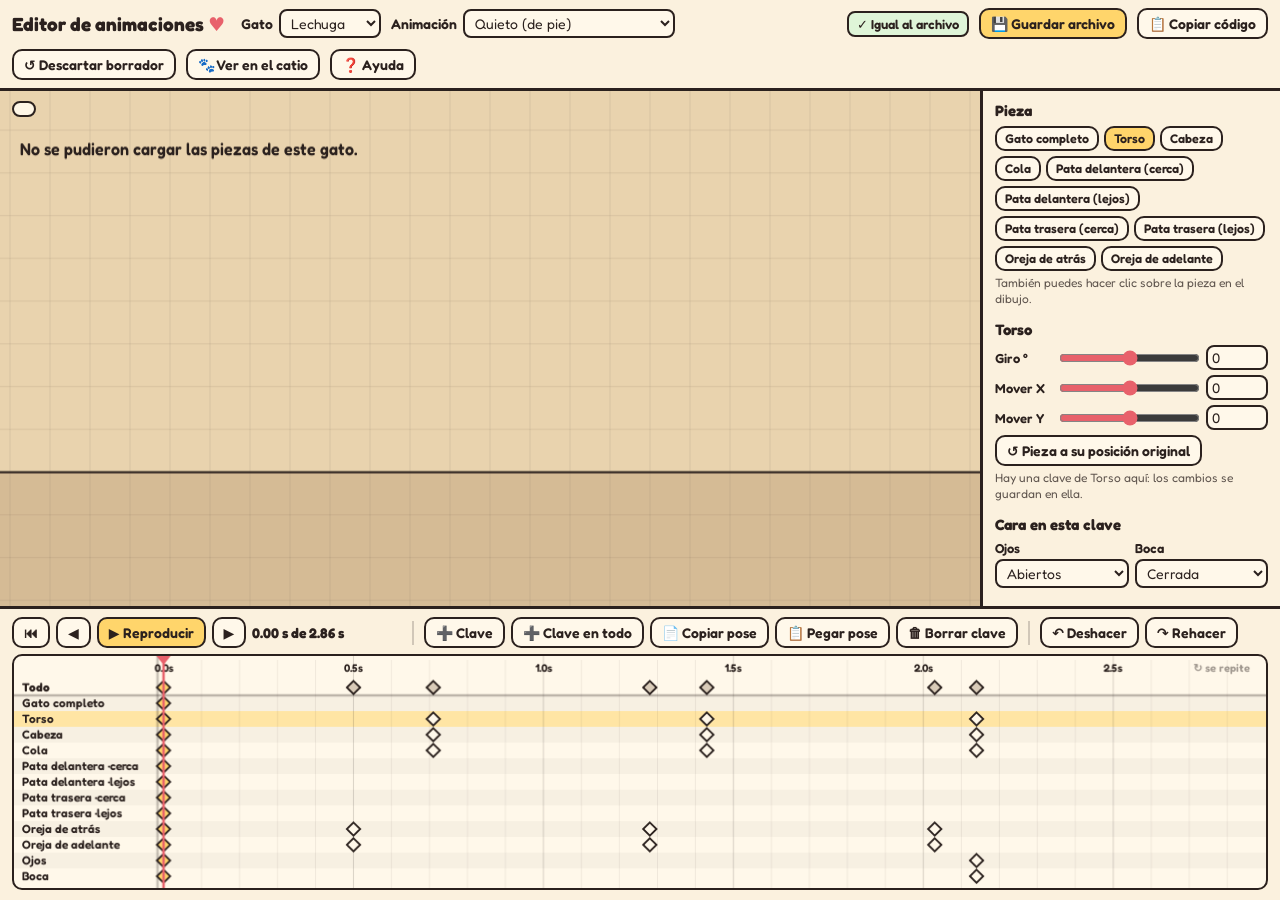
==== commit cd350867: "2135664" ====
--- a/editor.html
+++ b/editor.html
@@ -417,7 +417,7 @@
   A = clonar(typeof ANIMACIONES !== 'undefined' ? ANIMACIONES : {}); prepararDatos();
   undoPila = []; redoPila = []; sucio = false; desdeBorrador = false; t = 0; actualizarPanel(); aviso('Borrador descartado');
 };
-$('btnCatio').onclick = () => window.open('main.html', '_blank');
+$('btnCatio').onclick = () => window.open('index.html', '_blank');
 $('btnAyuda').onclick = () => $('ayuda').hidden = false;
 $('btnCerrarAyuda').onclick = () => $('ayuda').hidden = true;
 $('ayuda').onclick = e => { if(e.target.id === 'ayuda') $('ayuda').hidden = true; };
